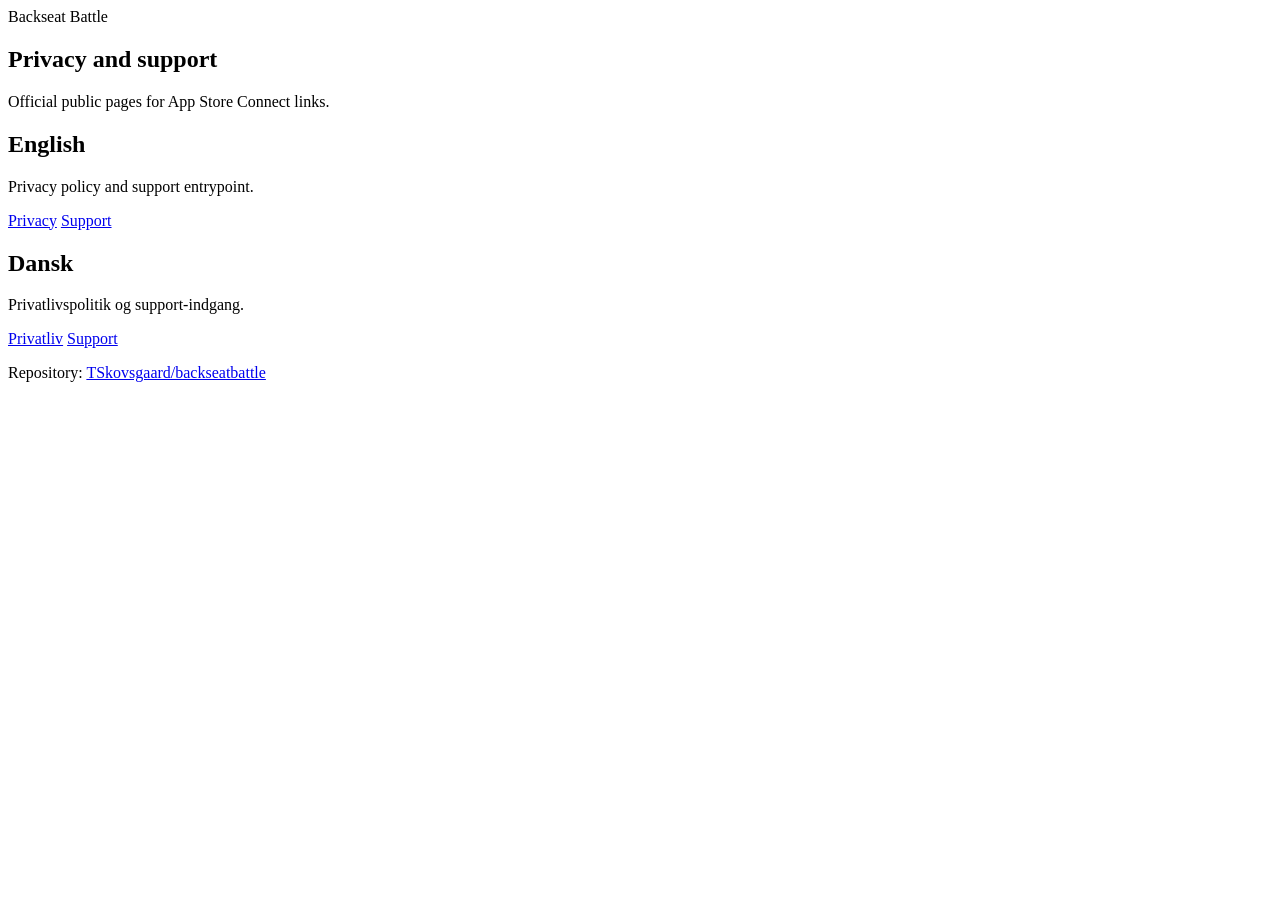
==== index.html @ 3c01ba93 "Add public privacy/support site and issue templates" ====
<!doctype html>
<html lang="en">
  <head>
    <meta charset="UTF-8" />
    <meta name="viewport" content="width=device-width, initial-scale=1.0" />
    <title>Backseat Battle | Privacy and Support</title>
    <meta
      name="description"
      content="Official public privacy and support pages for Backseat Battle."
    />
    <link rel="stylesheet" href="/backseatbattle/assets/styles.css" />
  </head>
  <body>
    <main class="wrap">
      <header class="topbar">
        <div class="brand">Backseat Battle</div>
      </header>

      <section class="panel">
        <h1>Privacy and support</h1>
        <p class="muted">
          Official public pages for App Store Connect links.
        </p>

        <div class="grid two" style="margin-top: 1rem">
          <article class="card">
            <h2>English</h2>
            <p>Privacy policy and support entrypoint.</p>
            <p>
              <a class="btn primary" href="/backseatbattle/en/privacy/"
                >Privacy</a
              >
              <a class="btn" href="/backseatbattle/en/support/">Support</a>
            </p>
          </article>

          <article class="card">
            <h2>Dansk</h2>
            <p>Privatlivspolitik og support-indgang.</p>
            <p>
              <a class="btn primary" href="/backseatbattle/da/privacy/"
                >Privatliv</a
              >
              <a class="btn" href="/backseatbattle/da/support/">Support</a>
            </p>
          </article>
        </div>

        <p class="meta">
          Repository:
          <a href="https://github.com/TSkovsgaard/backseatbattle"
            >TSkovsgaard/backseatbattle</a
          >
        </p>
      </section>
    </main>
  </body>
</html>
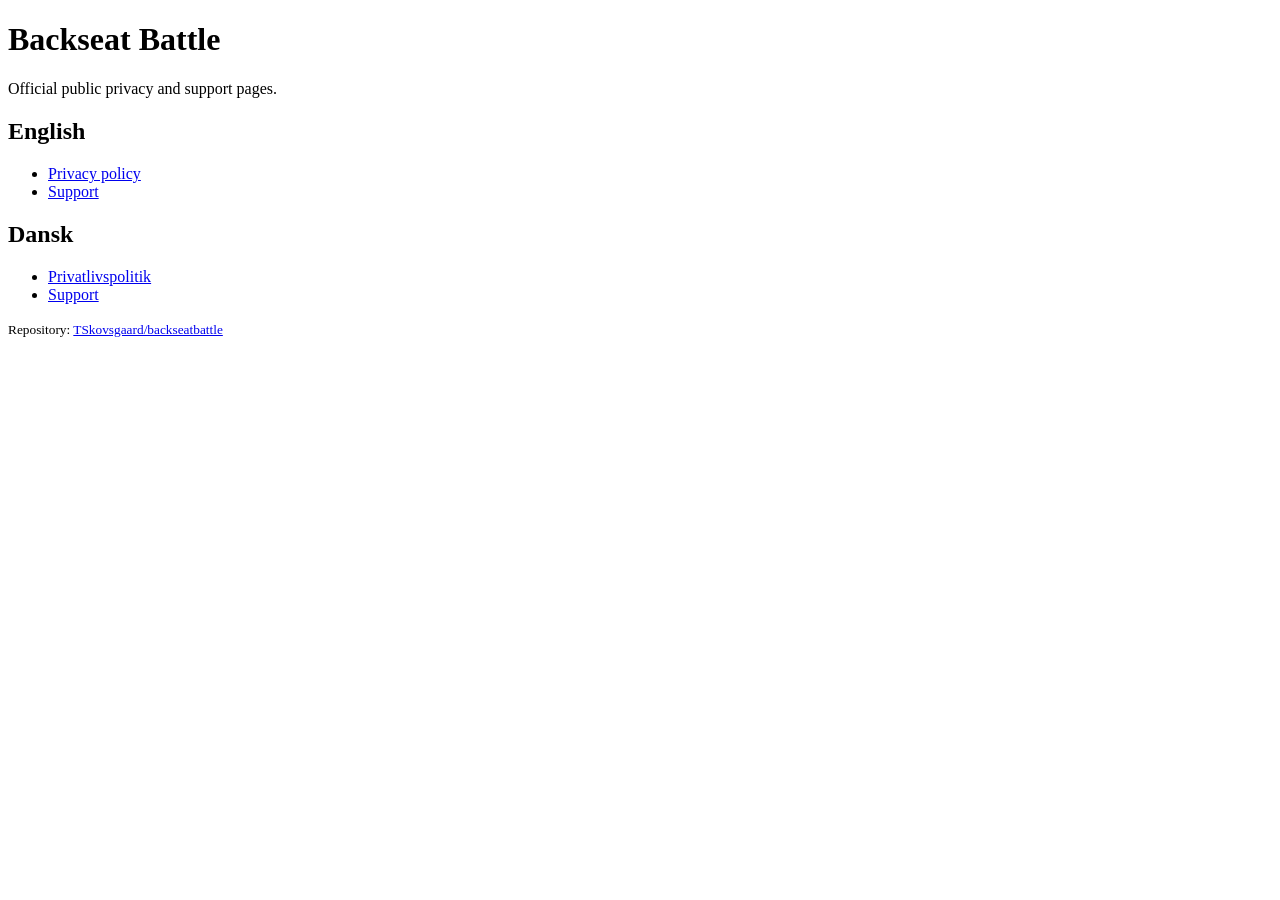
==== commit 40008388: "Simplify public pages to minimal content-first layout" ====
--- a/index.html
+++ b/index.html
@@ -11,48 +11,28 @@
     <link rel="stylesheet" href="/backseatbattle/assets/styles.css" />
   </head>
   <body>
-    <main class="wrap">
-      <header class="topbar">
-        <div class="brand">Backseat Battle</div>
-      </header>
+    <h1>Backseat Battle</h1>
+    <p>Official public privacy and support pages.</p>
 
-      <section class="panel">
-        <h1>Privacy and support</h1>
-        <p class="muted">
-          Official public pages for App Store Connect links.
-        </p>
+    <h2>English</h2>
+    <ul>
+      <li><a href="/backseatbattle/en/privacy/">Privacy policy</a></li>
+      <li><a href="/backseatbattle/en/support/">Support</a></li>
+    </ul>
 
-        <div class="grid two" style="margin-top: 1rem">
-          <article class="card">
-            <h2>English</h2>
-            <p>Privacy policy and support entrypoint.</p>
-            <p>
-              <a class="btn primary" href="/backseatbattle/en/privacy/"
-                >Privacy</a
-              >
-              <a class="btn" href="/backseatbattle/en/support/">Support</a>
-            </p>
-          </article>
+    <h2>Dansk</h2>
+    <ul>
+      <li><a href="/backseatbattle/da/privacy/">Privatlivspolitik</a></li>
+      <li><a href="/backseatbattle/da/support/">Support</a></li>
+    </ul>
 
-          <article class="card">
-            <h2>Dansk</h2>
-            <p>Privatlivspolitik og support-indgang.</p>
-            <p>
-              <a class="btn primary" href="/backseatbattle/da/privacy/"
-                >Privatliv</a
-              >
-              <a class="btn" href="/backseatbattle/da/support/">Support</a>
-            </p>
-          </article>
-        </div>
-
-        <p class="meta">
-          Repository:
-          <a href="https://github.com/TSkovsgaard/backseatbattle"
-            >TSkovsgaard/backseatbattle</a
-          >
-        </p>
-      </section>
-    </main>
+    <p>
+      <small
+        >Repository:
+        <a href="https://github.com/TSkovsgaard/backseatbattle"
+          >TSkovsgaard/backseatbattle</a
+        ></small
+      >
+    </p>
   </body>
 </html>
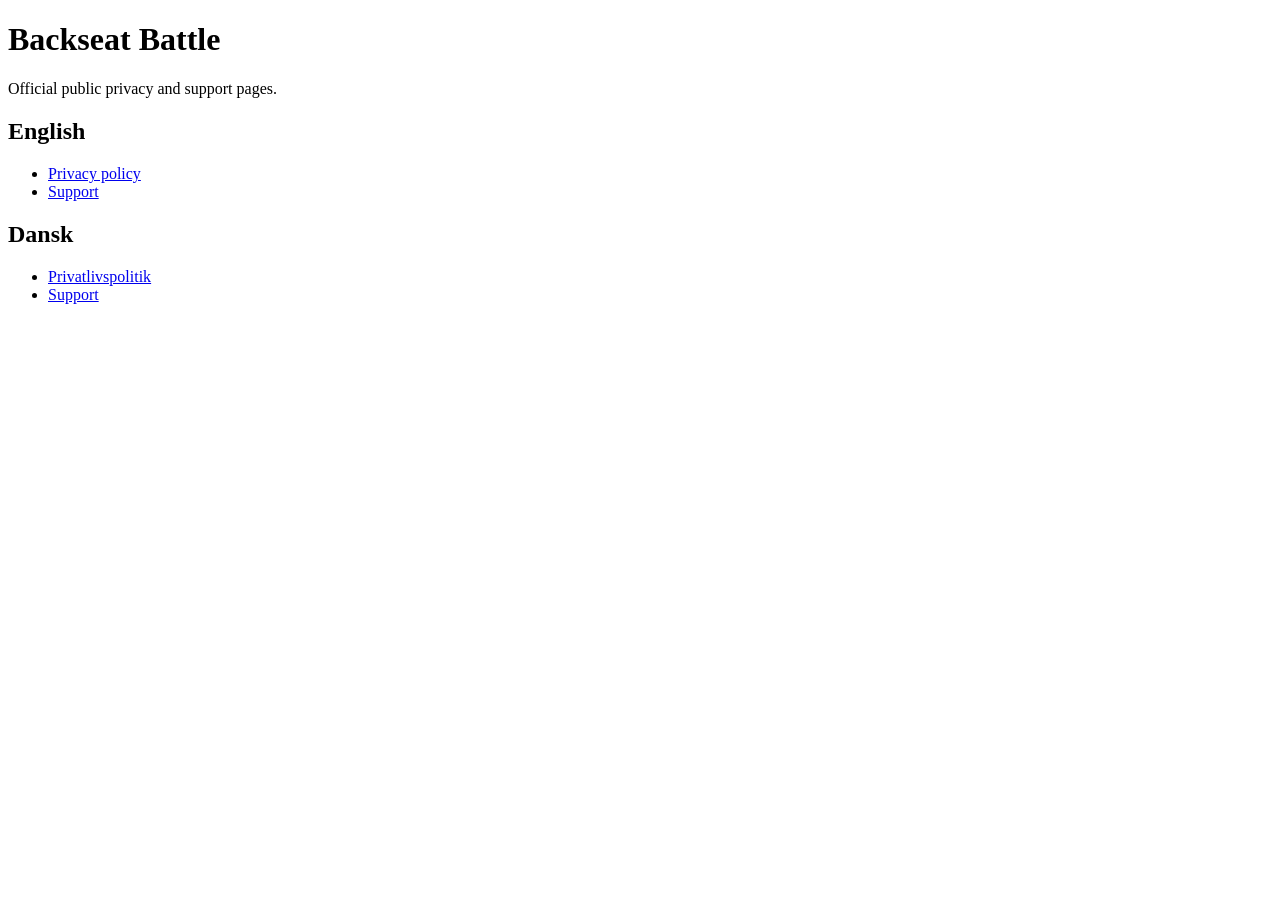
==== commit 3eff8f97: "Remove repository link from homepage" ====
--- a/index.html
+++ b/index.html
@@ -26,13 +26,5 @@
       <li><a href="/backseatbattle/da/support/">Support</a></li>
     </ul>
 
-    <p>
-      <small
-        >Repository:
-        <a href="https://github.com/TSkovsgaard/backseatbattle"
-          >TSkovsgaard/backseatbattle</a
-        ></small
-      >
-    </p>
   </body>
 </html>
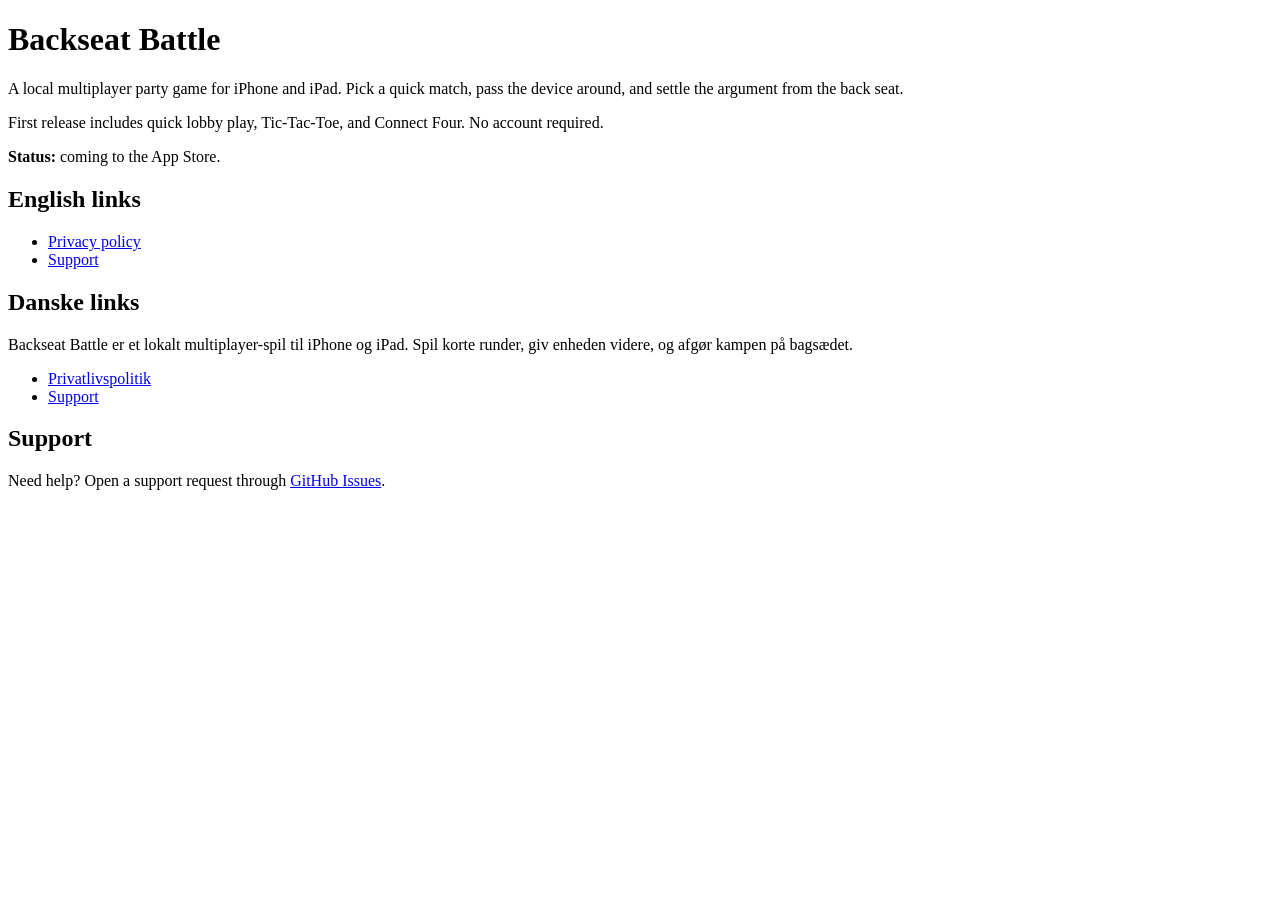
==== commit 5a8a91a6: "Add simple marketing homepage" ====
--- a/index.html
+++ b/index.html
@@ -3,28 +3,50 @@
   <head>
     <meta charset="UTF-8" />
     <meta name="viewport" content="width=device-width, initial-scale=1.0" />
-    <title>Backseat Battle | Privacy and Support</title>
+    <title>Backseat Battle</title>
     <meta
       name="description"
-      content="Official public privacy and support pages for Backseat Battle."
+      content="Backseat Battle is a local multiplayer party game for iPhone and iPad."
     />
     <link rel="stylesheet" href="/backseatbattle/assets/styles.css" />
   </head>
   <body>
     <h1>Backseat Battle</h1>
-    <p>Official public privacy and support pages.</p>
+    <p>
+      A local multiplayer party game for iPhone and iPad. Pick a quick match,
+      pass the device around, and settle the argument from the back seat.
+    </p>
 
-    <h2>English</h2>
+    <p>
+      First release includes quick lobby play, Tic-Tac-Toe, and Connect Four.
+      No account required.
+    </p>
+
+    <p><strong>Status:</strong> coming to the App Store.</p>
+
+    <h2>English links</h2>
     <ul>
       <li><a href="/backseatbattle/en/privacy/">Privacy policy</a></li>
       <li><a href="/backseatbattle/en/support/">Support</a></li>
     </ul>
 
-    <h2>Dansk</h2>
+    <h2>Danske links</h2>
+    <p>
+      Backseat Battle er et lokalt multiplayer-spil til iPhone og iPad. Spil
+      korte runder, giv enheden videre, og afgør kampen på bagsædet.
+    </p>
     <ul>
       <li><a href="/backseatbattle/da/privacy/">Privatlivspolitik</a></li>
       <li><a href="/backseatbattle/da/support/">Support</a></li>
     </ul>
 
+    <h2>Support</h2>
+    <p>
+      Need help? Open a support request through
+      <a href="https://github.com/TSkovsgaard/backseatbattle/issues/new/choose"
+        >GitHub Issues</a
+      >.
+    </p>
+
   </body>
 </html>
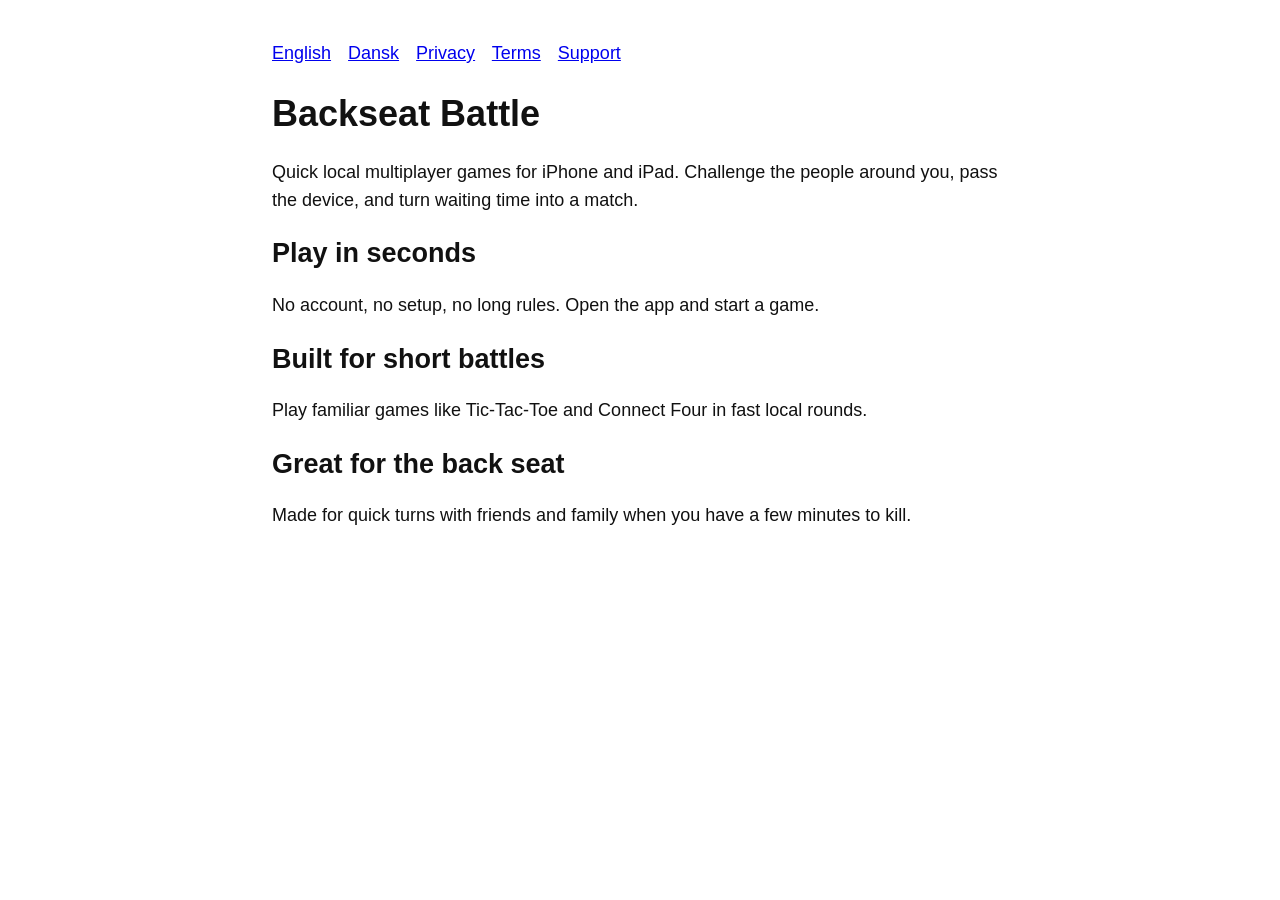
==== commit fd625462: "Add public terms pages" ====
--- a/index.html
+++ b/index.html
@@ -8,45 +8,36 @@
       name="description"
       content="Backseat Battle is a local multiplayer party game for iPhone and iPad."
     />
-    <link rel="stylesheet" href="/backseatbattle/assets/styles.css" />
+    <link rel="stylesheet" href="assets/styles.css" />
   </head>
   <body>
+    <nav aria-label="Navigation">
+      <a href="./">English</a>
+      <a href="da/">Dansk</a>
+      <a href="en/privacy/">Privacy</a>
+      <a href="en/terms/">Terms</a>
+      <a href="en/support/">Support</a>
+    </nav>
+
     <h1>Backseat Battle</h1>
     <p>
-      A local multiplayer party game for iPhone and iPad. Pick a quick match,
-      pass the device around, and settle the argument from the back seat.
+      Quick local multiplayer games for iPhone and iPad. Challenge the people
+      around you, pass the device, and turn waiting time into a match.
     </p>
 
+    <h2>Play in seconds</h2>
+    <p>No account, no setup, no long rules. Open the app and start a game.</p>
+
+    <h2>Built for short battles</h2>
     <p>
-      First release includes quick lobby play, Tic-Tac-Toe, and Connect Four.
-      No account required.
+      Play familiar games like Tic-Tac-Toe and Connect Four in fast local
+      rounds.
     </p>
 
-    <p><strong>Status:</strong> coming to the App Store.</p>
-
-    <h2>English links</h2>
-    <ul>
-      <li><a href="/backseatbattle/en/privacy/">Privacy policy</a></li>
-      <li><a href="/backseatbattle/en/support/">Support</a></li>
-    </ul>
-
-    <h2>Danske links</h2>
+    <h2>Great for the back seat</h2>
     <p>
-      Backseat Battle er et lokalt multiplayer-spil til iPhone og iPad. Spil
-      korte runder, giv enheden videre, og afgør kampen på bagsædet.
+      Made for quick turns with friends and family when you have a few minutes
+      to kill.
     </p>
-    <ul>
-      <li><a href="/backseatbattle/da/privacy/">Privatlivspolitik</a></li>
-      <li><a href="/backseatbattle/da/support/">Support</a></li>
-    </ul>
-
-    <h2>Support</h2>
-    <p>
-      Need help? Open a support request through
-      <a href="https://github.com/TSkovsgaard/backseatbattle/issues/new/choose"
-        >GitHub Issues</a
-      >.
-    </p>
-
   </body>
 </html>
--- a/assets/styles.css
+++ b/assets/styles.css
@@ -0,0 +1,39 @@
+* {
+  box-sizing: border-box;
+}
+
+html,
+body {
+  margin: 0;
+  padding: 0;
+}
+
+body {
+  max-width: 42em;
+  margin: 40px auto;
+  padding: 0 10px;
+  font: 18px/1.55 -apple-system, BlinkMacSystemFont, "Segoe UI", Roboto, Helvetica, Arial, sans-serif;
+  color: #111;
+  background: #fff;
+}
+
+h1,
+h2 {
+  line-height: 1.2;
+}
+
+nav {
+  margin: 0 0 1rem;
+}
+
+nav a {
+  margin-right: 0.75rem;
+}
+
+ul {
+  padding-left: 1.2rem;
+}
+
+small {
+  color: #444;
+}
